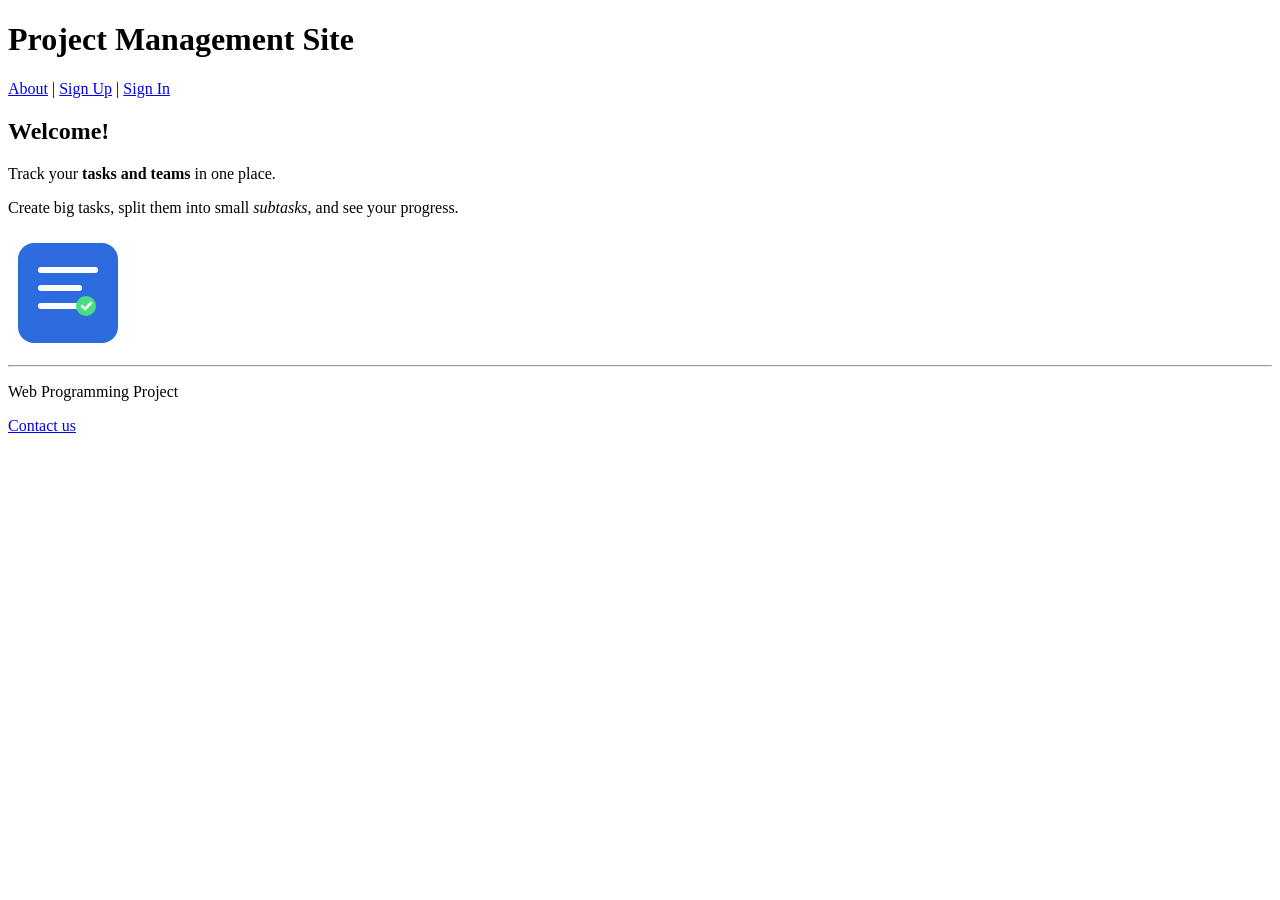
==== index.html @ acb67ced "fix: remove 'Section 3' label, empty My Teams list" ====
<!DOCTYPE html>
<html lang="en">
<head>
    <meta charset="UTF-8">
    <title>Project Management - Landing</title>
</head>
<body>
    <header>
        <h1>Project Management Site</h1>
        <nav>
            <a href="#intro">About</a> |
            <a href="signup.html">Sign Up</a> |
            <a href="signin.html">Sign In</a>
        </nav>
    </header>

    <main>
        <section id="intro">
            <h2>Welcome!</h2>
            <p>Track your <strong>tasks and teams</strong> in one place.</p>
            <p>Create big tasks, split them into small <em>subtasks</em>, and see your progress.</p>
            <svg width="120" height="120" viewBox="0 0 120 120" xmlns="http://www.w3.org/2000/svg" role="img" aria-label="Project management logo">
                <rect x="10" y="10" width="100" height="100" rx="16" fill="#2d6cdf"/>
                <rect x="30" y="34" width="60" height="6" rx="3" fill="#ffffff"/>
                <rect x="30" y="52" width="44" height="6" rx="3" fill="#ffffff"/>
                <rect x="30" y="70" width="52" height="6" rx="3" fill="#ffffff"/>
                <circle cx="78" cy="73" r="10" fill="#4ade80"/>
                <path d="M74 73 l3 3 l6 -6" stroke="#ffffff" stroke-width="2.5" fill="none" stroke-linecap="round" stroke-linejoin="round"/>
            </svg>
        </section>
    </main>

    <footer>
        <hr>
        <p>Web Programming Project</p>
        <p><a href="mailto:mugdad02@tutamail.com">Contact us</a></p>
    </footer>
</body>
</html>
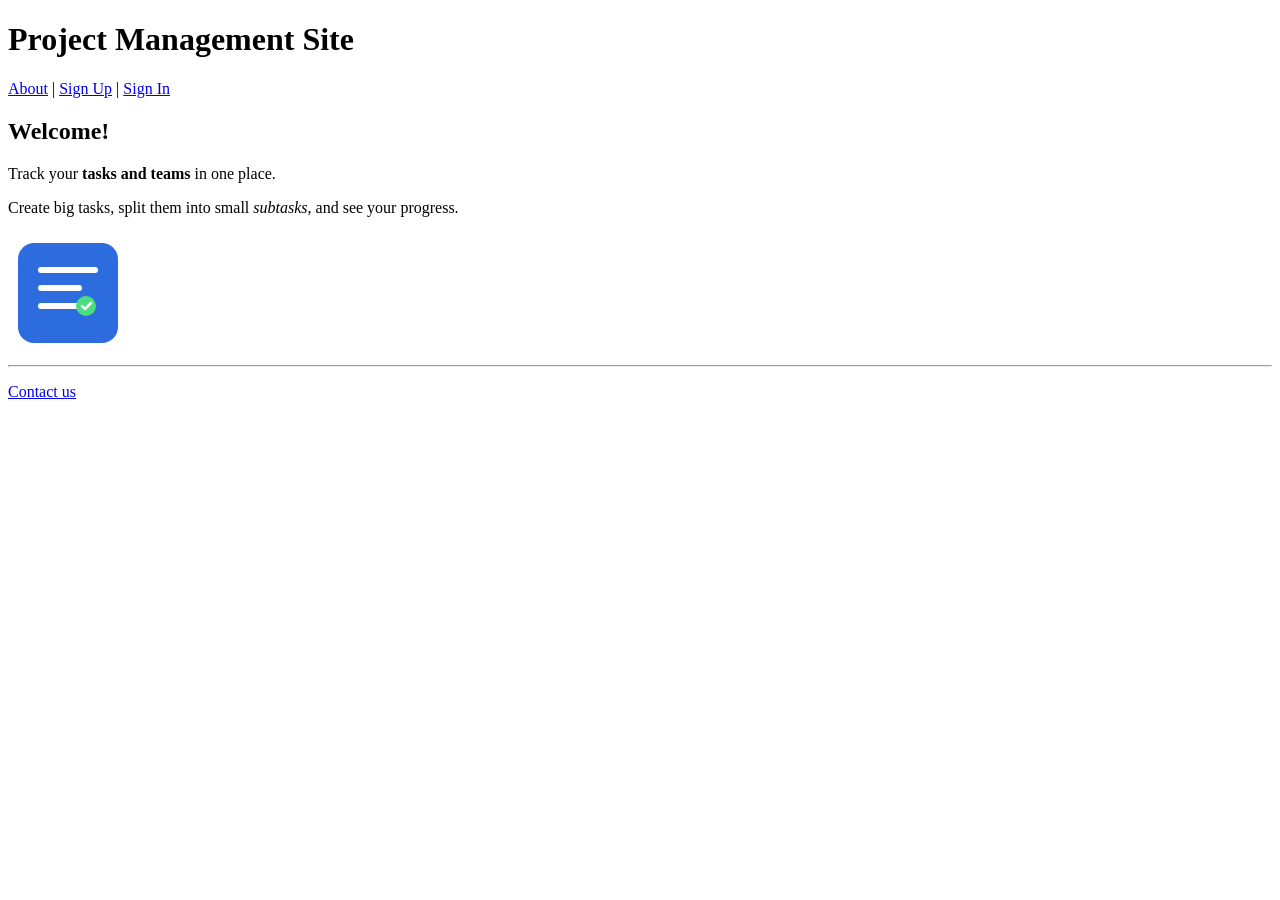
==== commit 2421368c: "fix: drop self Home link, dedupe My Home, remove footer project line" ====
--- a/index.html
+++ b/index.html
@@ -32,7 +32,6 @@
 
     <footer>
         <hr>
-        <p>Web Programming Project</p>
         <p><a href="mailto:mugdad02@tutamail.com">Contact us</a></p>
     </footer>
 </body>
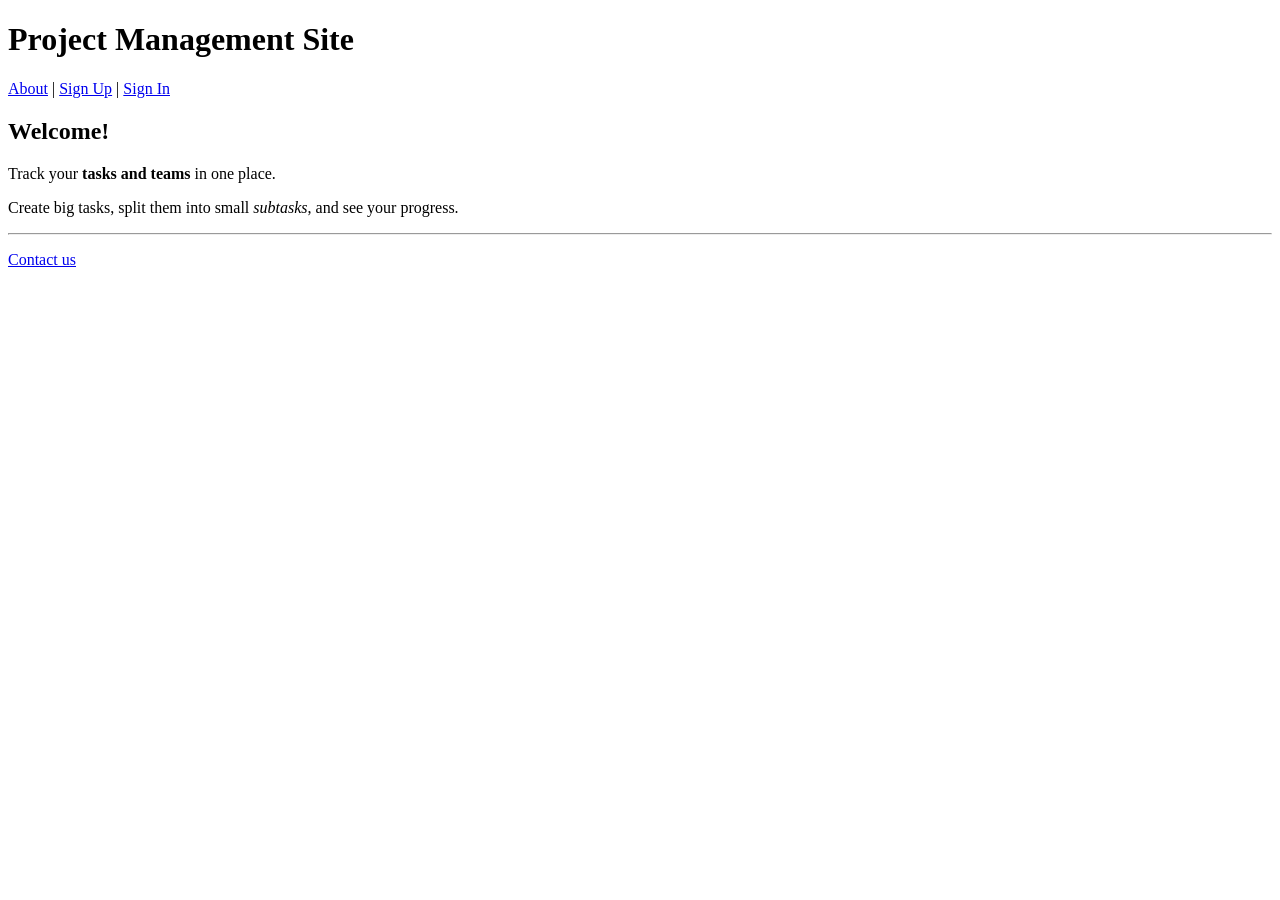
==== commit 11afe285: "clean: remove SVG graphics, keep plain lab1-5 HTML only (no CSS/JS/aria)" ====
--- a/index.html
+++ b/index.html
@@ -19,14 +19,6 @@
             <h2>Welcome!</h2>
             <p>Track your <strong>tasks and teams</strong> in one place.</p>
             <p>Create big tasks, split them into small <em>subtasks</em>, and see your progress.</p>
-            <svg width="120" height="120" viewBox="0 0 120 120" xmlns="http://www.w3.org/2000/svg" role="img" aria-label="Project management logo">
-                <rect x="10" y="10" width="100" height="100" rx="16" fill="#2d6cdf"/>
-                <rect x="30" y="34" width="60" height="6" rx="3" fill="#ffffff"/>
-                <rect x="30" y="52" width="44" height="6" rx="3" fill="#ffffff"/>
-                <rect x="30" y="70" width="52" height="6" rx="3" fill="#ffffff"/>
-                <circle cx="78" cy="73" r="10" fill="#4ade80"/>
-                <path d="M74 73 l3 3 l6 -6" stroke="#ffffff" stroke-width="2.5" fill="none" stroke-linecap="round" stroke-linejoin="round"/>
-            </svg>
         </section>
     </main>
 
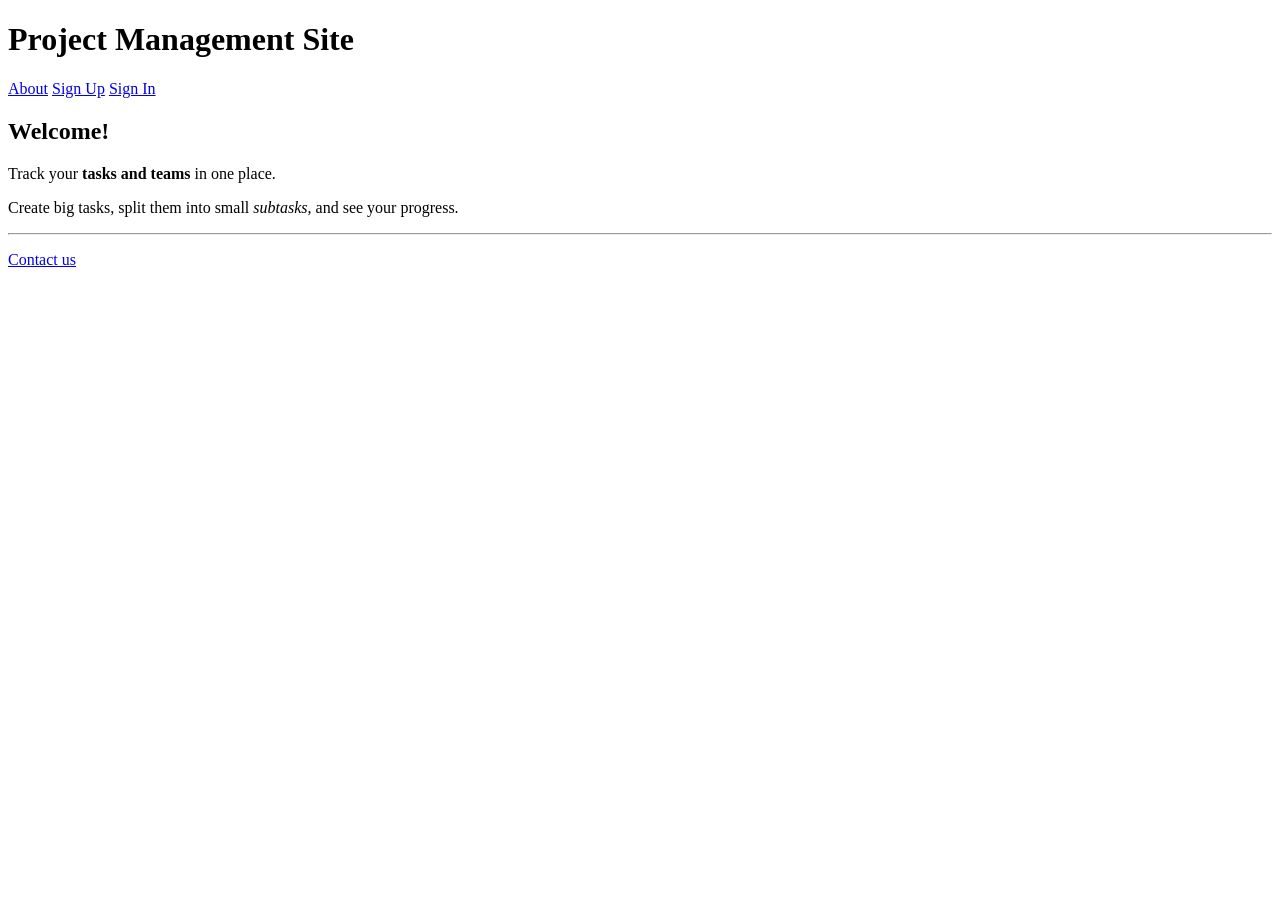
==== commit d9108e91: "clean: drop pipe separators, rename Home to Landing on signup/signin, remove No-account line" ====
--- a/index.html
+++ b/index.html
@@ -8,8 +8,8 @@
     <header>
         <h1>Project Management Site</h1>
         <nav>
-            <a href="#intro">About</a> |
-            <a href="signup.html">Sign Up</a> |
+            <a href="#intro">About</a>
+            <a href="signup.html">Sign Up</a>
             <a href="signin.html">Sign In</a>
         </nav>
     </header>
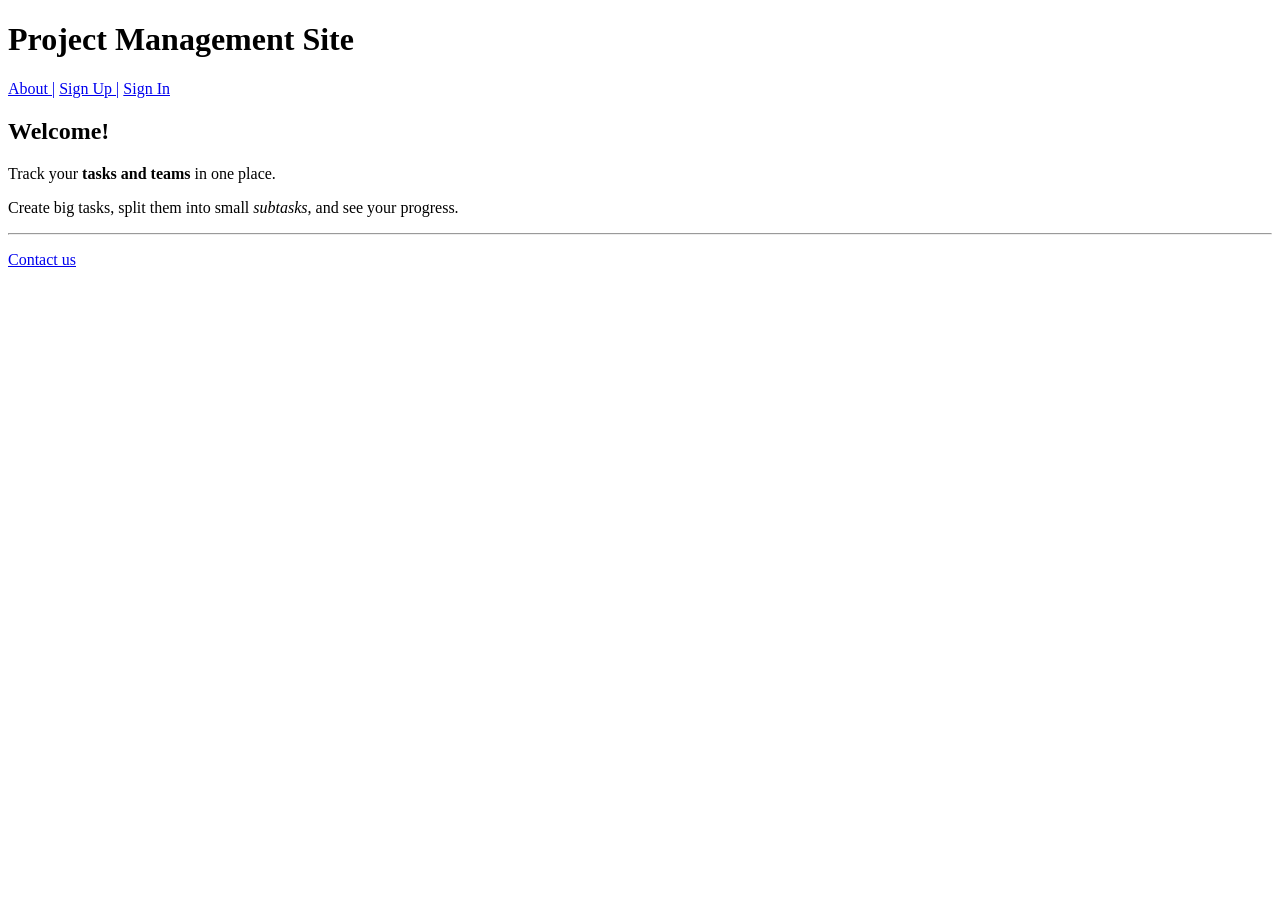
==== commit 7c91bf44: "ui: restore pipe separators in navs, add Chat button to dashboard" ====
--- a/index.html
+++ b/index.html
@@ -8,9 +8,9 @@
     <header>
         <h1>Project Management Site</h1>
         <nav>
-            <a href="#intro">About</a>
-            <a href="signup.html">Sign Up</a>
-            <a href="signin.html">Sign In</a>
+<a href="#intro">About |</a>
+<a href="signup.html">Sign Up |</a>
+<a href="signin.html">Sign In</a>
         </nav>
     </header>
 
@@ -27,4 +27,4 @@
         <p><a href="mailto:mugdad02@tutamail.com">Contact us</a></p>
     </footer>
 </body>
-</html>+</html>
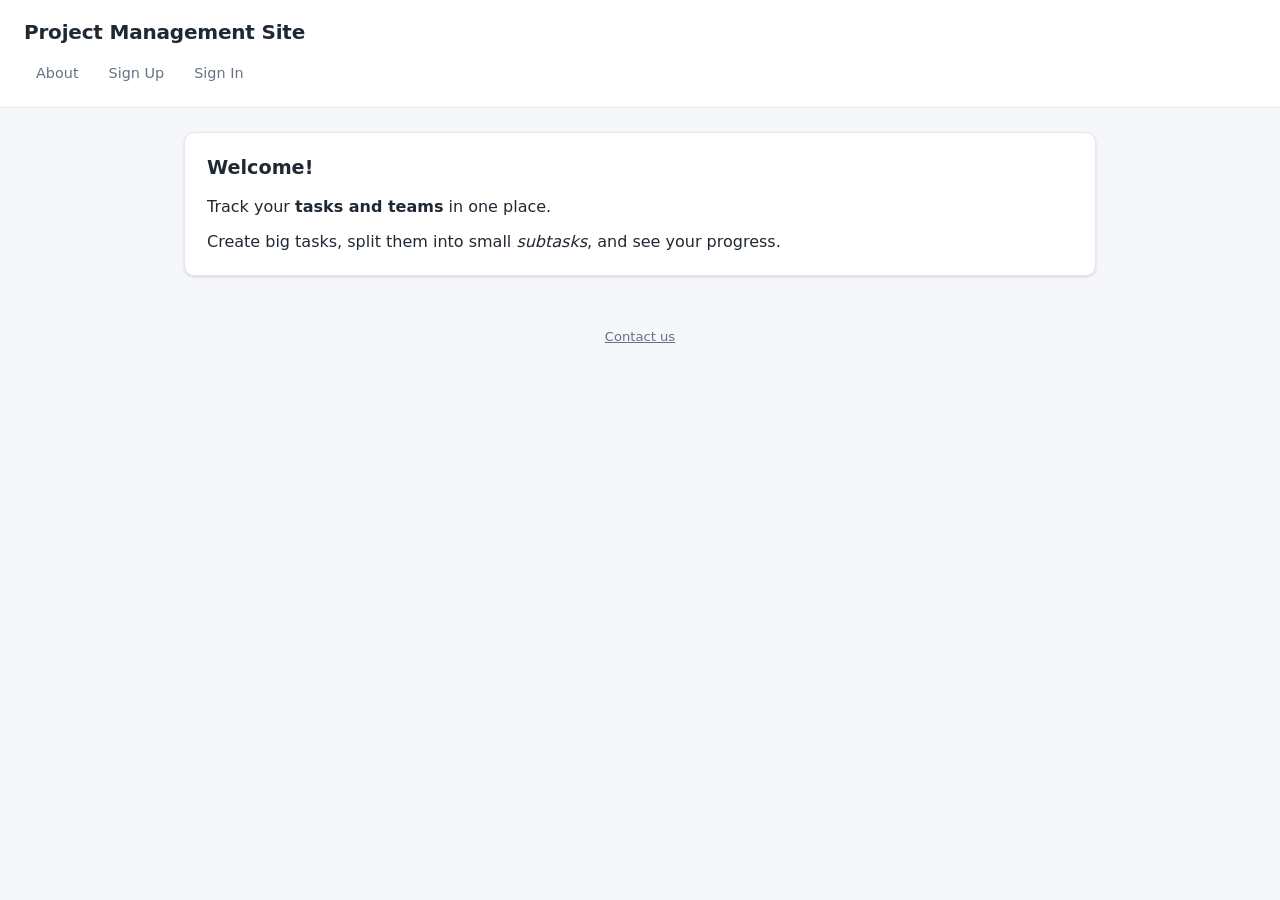
==== commit 6654f648: "feat: add shared stylesheet and vanilla js behaviours (M2+M3)" ====
--- a/index.html
+++ b/index.html
@@ -3,13 +3,15 @@
 <head>
     <meta charset="UTF-8">
     <title>Project Management - Landing</title>
+    <link rel="stylesheet" href="css/style.css">
+    <script src="js/app.js" defer></script>
 </head>
 <body>
     <header>
         <h1>Project Management Site</h1>
         <nav>
-<a href="#intro">About |</a>
-<a href="signup.html">Sign Up |</a>
+<a href="#intro">About</a>
+<a href="signup.html">Sign Up</a>
 <a href="signin.html">Sign In</a>
         </nav>
     </header>
--- a/css/style.css
+++ b/css/style.css
@@ -0,0 +1,448 @@
+/* Project Management Site — shared stylesheet
+   M2 (CSS) milestone. One file, no framework, no build step. */
+
+:root {
+    --bg: #f5f7fa;
+    --surface: #ffffff;
+    --text: #1f2933;
+    --muted: #667085;
+    --border: #e3e8ef;
+    --accent: #2563eb;
+    --accent-dark: #1d4ed8;
+    --accent-soft: #eaf0ff;
+    --ok: #15803d;
+    --ok-soft: #e7f6ec;
+    --warn: #b45309;
+    --warn-soft: #fdf3e3;
+    --danger: #b42318;
+    --radius: 10px;
+    --shadow: 0 1px 2px rgba(16, 24, 40, .06), 0 1px 3px rgba(16, 24, 40, .10);
+}
+
+* {
+    box-sizing: border-box;
+}
+
+html {
+    -webkit-text-size-adjust: 100%;
+}
+
+body {
+    margin: 0;
+    background: var(--bg);
+    color: var(--text);
+    font-family: system-ui, -apple-system, "Segoe UI", Roboto, Arial, sans-serif;
+    font-size: 16px;
+    line-height: 1.6;
+}
+
+/* ---------- header and navigation ---------- */
+
+header {
+    background: var(--surface);
+    border-bottom: 1px solid var(--border);
+    padding: 16px 24px;
+}
+
+header h1 {
+    margin: 0 0 8px;
+    font-size: 1.25rem;
+    letter-spacing: -.01em;
+}
+
+nav {
+    display: flex;
+    flex-wrap: wrap;
+    gap: 6px;
+}
+
+nav a {
+    display: inline-block;
+    padding: 6px 12px;
+    border-radius: 999px;
+    color: var(--muted);
+    text-decoration: none;
+    font-size: .9rem;
+    font-weight: 500;
+    transition: background .15s, color .15s;
+}
+
+nav a:hover {
+    background: var(--accent-soft);
+    color: var(--accent-dark);
+}
+
+nav a[aria-current="page"] {
+    background: var(--accent);
+    color: #fff;
+}
+
+/* ---------- page shell ---------- */
+
+main {
+    max-width: 960px;
+    margin: 0 auto;
+    padding: 24px;
+}
+
+section {
+    background: var(--surface);
+    border: 1px solid var(--border);
+    border-radius: var(--radius);
+    box-shadow: var(--shadow);
+    padding: 20px 22px;
+    margin-bottom: 18px;
+}
+
+h2 {
+    margin: 0 0 10px;
+    font-size: 1.2rem;
+}
+
+h3 {
+    margin: 0 0 10px;
+    font-size: 1rem;
+    color: var(--muted);
+    text-transform: uppercase;
+    letter-spacing: .04em;
+}
+
+p {
+    margin: 0 0 10px;
+}
+
+p:last-child,
+ul:last-child {
+    margin-bottom: 0;
+}
+
+/* section dividers are structural, the cards already separate content */
+hr {
+    display: none;
+}
+
+a {
+    color: var(--accent);
+}
+
+a:hover {
+    color: var(--accent-dark);
+}
+
+/* ---------- lists ---------- */
+
+ul {
+    margin: 0 0 10px;
+    padding-left: 20px;
+}
+
+li {
+    margin-bottom: 4px;
+}
+
+.notifications li,
+.quick-actions li {
+    list-style: none;
+    display: flex;
+    align-items: center;
+    justify-content: space-between;
+    gap: 12px;
+    padding: 8px 0;
+    border-bottom: 1px solid var(--border);
+}
+
+.notifications li:last-child,
+.quick-actions li:last-child {
+    border-bottom: 0;
+}
+
+.notifications li.is-read {
+    color: var(--muted);
+    text-decoration: line-through;
+}
+
+/* ---------- forms ---------- */
+
+fieldset {
+    border: 0;
+    padding: 0;
+    margin: 0 0 18px;
+}
+
+legend {
+    font-weight: 600;
+    font-size: .95rem;
+    padding: 0;
+    margin-bottom: 10px;
+}
+
+/* the mockup uses <br> for layout; the stylesheet owns spacing now */
+form br {
+    display: none;
+}
+
+form label {
+    display: block;
+    font-size: .875rem;
+    font-weight: 500;
+    color: var(--muted);
+    margin: 12px 0 4px;
+}
+
+input[type="text"],
+input[type="email"],
+input[type="password"],
+input[type="search"],
+select,
+textarea {
+    width: 100%;
+    padding: 10px 12px;
+    font: inherit;
+    font-size: .95rem;
+    color: var(--text);
+    background: #fff;
+    border: 1px solid var(--border);
+    border-radius: 8px;
+    transition: border-color .15s, box-shadow .15s;
+}
+
+input:focus,
+select:focus,
+textarea:focus {
+    outline: none;
+    border-color: var(--accent);
+    box-shadow: 0 0 0 3px rgba(37, 99, 235, .18);
+}
+
+input[type="submit"],
+input[type="reset"],
+button,
+.btn {
+    display: inline-block;
+    font: inherit;
+    font-size: .9rem;
+    font-weight: 600;
+    padding: 9px 18px;
+    margin: 12px 8px 0 0;
+    border-radius: 8px;
+    border: 1px solid transparent;
+    cursor: pointer;
+    text-decoration: none;
+    transition: background .15s, border-color .15s, color .15s;
+}
+
+input[type="submit"],
+button,
+.btn {
+    background: var(--accent);
+    color: #fff;
+}
+
+input[type="submit"]:hover,
+button:hover,
+.btn:hover {
+    background: var(--accent-dark);
+}
+
+input[type="reset"],
+.btn-secondary {
+    background: #fff;
+    color: var(--text);
+    border-color: var(--border);
+}
+
+input[type="reset"]:hover,
+.btn-secondary:hover {
+    background: #f2f4f7;
+}
+
+.btn-small {
+    padding: 4px 10px;
+    font-size: .78rem;
+    margin: 0;
+}
+
+/* inline validation messages */
+.field-error {
+    display: block;
+    margin-top: 4px;
+    font-size: .8rem;
+    color: var(--danger);
+}
+
+input.is-invalid,
+select.is-invalid {
+    border-color: var(--danger);
+}
+
+/* ---------- tables ---------- */
+
+.table-wrap {
+    overflow-x: auto;
+}
+
+table {
+    width: 100%;
+    border-collapse: collapse;
+    font-size: .9rem;
+}
+
+th,
+td {
+    text-align: left;
+    padding: 10px 12px;
+    border-bottom: 1px solid var(--border);
+    white-space: nowrap;
+}
+
+th {
+    font-size: .78rem;
+    text-transform: uppercase;
+    letter-spacing: .04em;
+    color: var(--muted);
+    background: #f9fafb;
+}
+
+tbody tr:hover {
+    background: #f9fafb;
+}
+
+/* progress bars drawn by js/app.js */
+.progress {
+    display: flex;
+    align-items: center;
+    gap: 8px;
+    min-width: 120px;
+}
+
+.progress-track {
+    flex: 1;
+    height: 8px;
+    background: #eef1f6;
+    border-radius: 999px;
+    overflow: hidden;
+}
+
+.progress-fill {
+    height: 100%;
+    width: 0;
+    background: var(--accent);
+    border-radius: 999px;
+    transition: width .4s ease;
+}
+
+.progress-fill.is-done {
+    background: var(--ok);
+}
+
+.progress-value {
+    font-size: .78rem;
+    color: var(--muted);
+    min-width: 34px;
+    text-align: right;
+}
+
+/* stat list on the dashboard */
+.stats {
+    display: grid;
+    grid-template-columns: repeat(auto-fit, minmax(150px, 1fr));
+    gap: 12px;
+    list-style: none;
+    padding: 0;
+    margin: 0;
+}
+
+.stats li {
+    background: #f9fafb;
+    border: 1px solid var(--border);
+    border-radius: 8px;
+    padding: 12px;
+    margin: 0;
+    font-size: .85rem;
+    color: var(--muted);
+}
+
+.stats strong {
+    display: block;
+    font-size: 1.4rem;
+    color: var(--text);
+}
+
+/* ---------- chat ---------- */
+
+.feed {
+    display: flex;
+    flex-direction: column;
+    gap: 10px;
+    min-height: 120px;
+}
+
+.message {
+    background: #f9fafb;
+    border: 1px solid var(--border);
+    border-radius: 8px;
+    padding: 8px 12px;
+    max-width: 80%;
+}
+
+.message .meta {
+    display: block;
+    font-size: .72rem;
+    color: var(--muted);
+    margin-bottom: 2px;
+}
+
+.message.is-mine {
+    align-self: flex-end;
+    background: var(--accent-soft);
+    border-color: #c7d7ff;
+}
+
+.empty {
+    color: var(--muted);
+    font-style: italic;
+}
+
+/* ---------- footer ---------- */
+
+footer {
+    max-width: 960px;
+    margin: 0 auto;
+    padding: 8px 24px 32px;
+    color: var(--muted);
+    font-size: .82rem;
+    text-align: center;
+}
+
+footer hr {
+    display: none;
+}
+
+footer a {
+    color: var(--muted);
+}
+
+/* ---------- small screens ---------- */
+
+@media (max-width: 640px) {
+    header {
+        padding: 14px 16px;
+    }
+
+    main {
+        padding: 16px;
+    }
+
+    section {
+        padding: 16px;
+        border-radius: 8px;
+    }
+
+    nav a {
+        padding: 5px 10px;
+    }
+
+    .message {
+        max-width: 100%;
+    }
+}
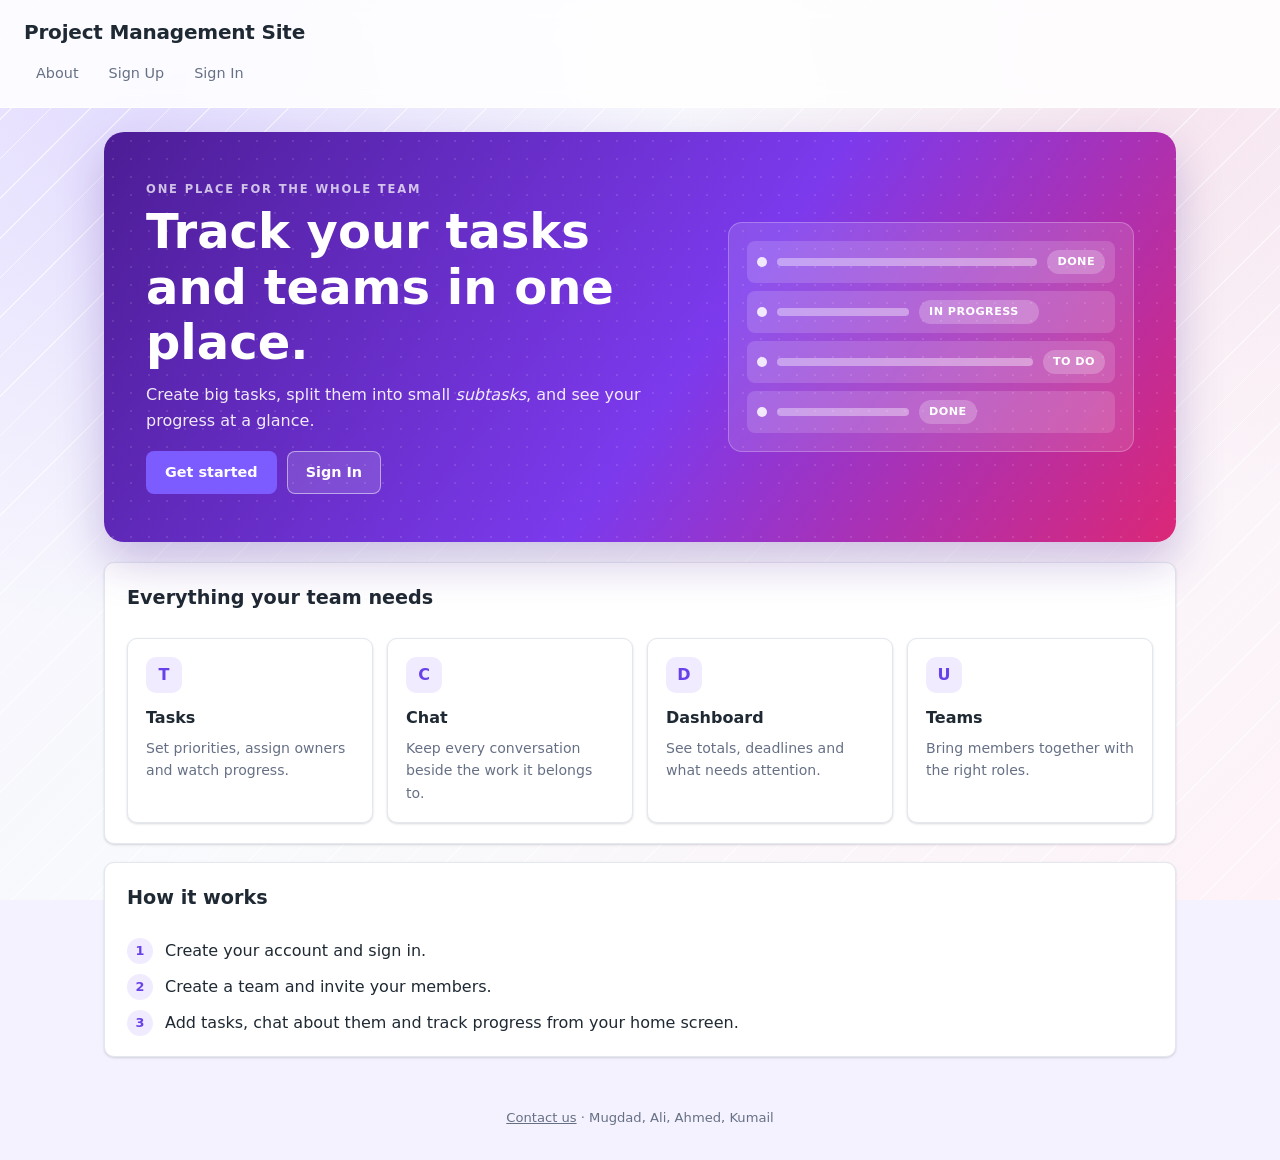
==== commit 7afc6a7f: "style: redesign landing and profile pages" ====
--- a/index.html
+++ b/index.html
@@ -2,31 +2,83 @@
 <html lang="en">
 <head>
     <meta charset="UTF-8">
+    <meta name="viewport" content="width=device-width, initial-scale=1">
     <title>Project Management - Landing</title>
     <link rel="stylesheet" href="css/style.css">
     <script src="js/app.js" defer></script>
 </head>
-<body>
+<body class="landing-page">
     <header>
         <h1>Project Management Site</h1>
         <nav>
-<a href="#intro">About</a>
-<a href="signup.html">Sign Up</a>
-<a href="signin.html">Sign In</a>
+            <a href="#intro">About</a>
+            <a href="signup.html">Sign Up</a>
+            <a href="signin.html">Sign In</a>
         </nav>
     </header>
 
-    <main>
-        <section id="intro">
-            <h2>Welcome!</h2>
-            <p>Track your <strong>tasks and teams</strong> in one place.</p>
-            <p>Create big tasks, split them into small <em>subtasks</em>, and see your progress.</p>
+    <main class="landing-main">
+        <section class="landing-hero" id="intro">
+            <div class="landing-copy">
+                <p class="eyebrow">One place for the whole team</p>
+                <h2>Track your tasks and teams in one place.</h2>
+                <p>Create big tasks, split them into small <em>subtasks</em>, and see your progress at a glance.</p>
+                <div class="landing-actions">
+                    <a class="btn" href="signup.html">Get started</a>
+                    <a class="btn btn-secondary" href="signin.html">Sign In</a>
+                </div>
+            </div>
+
+            <div class="landing-preview" aria-hidden="true">
+                <div class="preview-row"><span class="preview-dot"></span><span class="preview-bar"></span><span class="status done">Done</span></div>
+                <div class="preview-row"><span class="preview-dot"></span><span class="preview-bar short"></span><span class="status progress">In progress</span></div>
+                <div class="preview-row"><span class="preview-dot"></span><span class="preview-bar"></span><span class="status todo">To do</span></div>
+                <div class="preview-row"><span class="preview-dot"></span><span class="preview-bar short"></span><span class="status done">Done</span></div>
+            </div>
+        </section>
+
+        <section aria-labelledby="features-heading">
+            <div class="card-head">
+                <h2 id="features-heading">Everything your team needs</h2>
+            </div>
+            <ul class="feature-grid">
+                <li>
+                    <span class="feature-icon">T</span>
+                    <strong>Tasks</strong>
+                    <p>Set priorities, assign owners and watch progress.</p>
+                </li>
+                <li>
+                    <span class="feature-icon">C</span>
+                    <strong>Chat</strong>
+                    <p>Keep every conversation beside the work it belongs to.</p>
+                </li>
+                <li>
+                    <span class="feature-icon">D</span>
+                    <strong>Dashboard</strong>
+                    <p>See totals, deadlines and what needs attention.</p>
+                </li>
+                <li>
+                    <span class="feature-icon">U</span>
+                    <strong>Teams</strong>
+                    <p>Bring members together with the right roles.</p>
+                </li>
+            </ul>
+        </section>
+
+        <section aria-labelledby="steps-heading">
+            <div class="card-head">
+                <h2 id="steps-heading">How it works</h2>
+            </div>
+            <ol class="steps">
+                <li>Create your account and sign in.</li>
+                <li>Create a team and invite your members.</li>
+                <li>Add tasks, chat about them and track progress from your home screen.</li>
+            </ol>
         </section>
     </main>
 
     <footer>
-        <hr>
-        <p><a href="mailto:mugdad02@tutamail.com">Contact us</a></p>
+        <p><a href="mailto:mugdad02@tutamail.com">Contact us</a> &middot; Mugdad, Ali, Ahmed, Kumail</p>
     </footer>
 </body>
 </html>
--- a/css/style.css
+++ b/css/style.css
@@ -7,9 +7,9 @@
     --text: #1f2933;
     --muted: #667085;
     --border: #e3e8ef;
-    --accent: #2563eb;
-    --accent-dark: #1d4ed8;
-    --accent-soft: #eaf0ff;
+    --accent: #7c5cff;
+    --accent-dark: #6841e8;
+    --accent-soft: #f0ebff;
     --ok: #15803d;
     --ok-soft: #e7f6ec;
     --warn: #b45309;
@@ -156,9 +156,27 @@
     border-bottom: 0;
 }
 
+.notifications li {
+    cursor: pointer;
+}
+
+.notifications li:hover {
+    color: var(--accent-dark);
+}
+
 .notifications li.is-read {
-    color: var(--muted);
-    text-decoration: line-through;
+    opacity: .5;
+    color: var(--muted);
+}
+
+.notifications li.is-read:hover {
+    opacity: .75;
+}
+
+.notifications li:focus-visible {
+    outline: 2px solid var(--accent);
+    outline-offset: 2px;
+    border-radius: 6px;
 }
 
 /* ---------- forms ---------- */
@@ -342,8 +360,9 @@
     text-align: right;
 }
 
-/* stat list on the dashboard */
-.stats {
+/* stat lists on the dashboard and profile */
+.stats,
+.profile-stats {
     display: grid;
     grid-template-columns: repeat(auto-fit, minmax(150px, 1fr));
     gap: 12px;
@@ -352,7 +371,8 @@
     margin: 0;
 }
 
-.stats li {
+.stats li,
+.profile-stats li {
     background: #f9fafb;
     border: 1px solid var(--border);
     border-radius: 8px;
@@ -362,7 +382,8 @@
     color: var(--muted);
 }
 
-.stats strong {
+.stats strong,
+.profile-stats strong {
     display: block;
     font-size: 1.4rem;
     color: var(--text);
@@ -375,9 +396,13 @@
     flex-direction: column;
     gap: 10px;
     min-height: 120px;
+    max-height: 340px;
+    overflow-y: auto;
+    padding-right: 4px;
 }
 
 .message {
+    flex: 0 0 auto;
     background: #f9fafb;
     border: 1px solid var(--border);
     border-radius: 8px;
@@ -395,7 +420,7 @@
 .message.is-mine {
     align-self: flex-end;
     background: var(--accent-soft);
-    border-color: #c7d7ff;
+    border-color: #d9c9ff;
 }
 
 .empty {
@@ -446,3 +471,1047 @@
         max-width: 100%;
     }
 }
+
+/* ---------- home: backgrounds and dashboard-on-home layout ---------- */
+
+body.home-page {
+    background-color: #f5f8ff;
+    background-image:
+        repeating-linear-gradient(135deg, rgba(255, 255, 255, .55) 0 1px, transparent 1px 26px),
+        radial-gradient(circle at 10% 12%, rgba(124, 92, 255, .16), transparent 34rem),
+        radial-gradient(circle at 92% 4%, rgba(219, 39, 119, .10), transparent 30rem),
+        linear-gradient(135deg, #f6f3ff 0%, #f8fafc 45%, #fdf2f8 100%);
+    background-attachment: fixed;
+}
+
+body.home-page header {
+    position: sticky;
+    top: 0;
+    z-index: 10;
+    background: rgba(255, 255, 255, .86);
+    backdrop-filter: blur(10px);
+    border-bottom-color: rgba(255, 255, 255, .8);
+}
+
+.role-badge {
+    display: inline-block;
+    margin-left: 8px;
+    padding: 2px 10px;
+    border-radius: 999px;
+    background: var(--accent-soft);
+    color: var(--accent-dark);
+    font-size: .7rem;
+    font-weight: 700;
+    text-transform: uppercase;
+    letter-spacing: .06em;
+    vertical-align: middle;
+}
+
+.home-main {
+    max-width: 1200px;
+}
+
+.hero {
+    position: relative;
+    overflow: hidden;
+    padding: 34px 36px;
+    margin-bottom: 20px;
+    border: 0;
+    border-radius: 18px;
+    color: #fff;
+    background: linear-gradient(120deg, #4c1d95 0%, #7c3aed 55%, #db2777 100%);
+    box-shadow: 0 18px 40px rgba(76, 29, 149, .24);
+}
+
+.hero::after {
+    content: "";
+    position: absolute;
+    inset: 0;
+    background-image: radial-gradient(rgba(255, 255, 255, .28) 1px, transparent 1px);
+    background-size: 18px 18px;
+    opacity: .4;
+    pointer-events: none;
+}
+
+.hero > * {
+    position: relative;
+    z-index: 1;
+}
+
+.hero h2 {
+    margin: 4px 0 8px;
+    font-size: clamp(1.6rem, 4vw, 2.3rem);
+}
+
+.hero p {
+    max-width: 62ch;
+    color: rgba(255, 255, 255, .9);
+}
+
+.eyebrow {
+    margin: 0;
+    font-size: .72rem;
+    font-weight: 700;
+    text-transform: uppercase;
+    letter-spacing: .16em;
+    opacity: .8;
+}
+
+.hero .btn-secondary {
+    background: rgba(255, 255, 255, .14);
+    border-color: rgba(255, 255, 255, .5);
+    color: #fff;
+}
+
+.hero .btn-secondary:hover {
+    background: rgba(255, 255, 255, .26);
+}
+
+.home-grid {
+    display: grid;
+    grid-template-columns: minmax(0, 1.55fr) minmax(300px, 1fr);
+    gap: 20px;
+    align-items: start;
+}
+
+.home-col {
+    display: flex;
+    flex-direction: column;
+    gap: 20px;
+}
+
+.home-grid section {
+    margin-bottom: 0;
+}
+
+.card-head {
+    display: flex;
+    align-items: center;
+    justify-content: space-between;
+    flex-wrap: wrap;
+    gap: 10px;
+    margin-bottom: 14px;
+}
+
+.card-head h3 {
+    margin: 0;
+}
+
+.card-head > a {
+    font-size: .82rem;
+    font-weight: 600;
+    text-decoration: none;
+}
+
+.updates-actions {
+    margin-top: 18px;
+    padding-top: 14px;
+    border-top: 1px solid var(--border);
+}
+
+.chat-form {
+    display: flex;
+    gap: 8px;
+    margin-top: 14px;
+}
+
+.chat-form input {
+    flex: 1 1 auto;
+    min-width: 0;
+}
+
+.chat-form button {
+    flex: 0 0 auto;
+    margin: 0;
+}
+
+.sr-only {
+    position: absolute;
+    width: 1px;
+    height: 1px;
+    padding: 0;
+    margin: -1px;
+    overflow: hidden;
+    clip: rect(0, 0, 0, 0);
+    white-space: nowrap;
+    border: 0;
+}
+
+.role-switch {
+    display: inline-flex;
+    gap: 2px;
+    padding: 3px;
+    border-radius: 999px;
+    background: #eef1f6;
+}
+
+.role-btn {
+    margin: 0;
+    padding: 4px 12px;
+    border: 0;
+    border-radius: 999px;
+    background: transparent;
+    color: var(--muted);
+    font-size: .78rem;
+    font-weight: 600;
+}
+
+.role-btn:hover {
+    background: rgba(255, 255, 255, .7);
+    color: var(--accent-dark);
+}
+
+.role-btn.is-active {
+    background: #fff;
+    color: var(--accent-dark);
+    box-shadow: var(--shadow);
+}
+
+.demo-note {
+    margin: -4px 0 14px;
+    font-size: .78rem;
+    color: var(--muted);
+}
+
+.locked-note {
+    padding: 10px 12px;
+    border-radius: 8px;
+    background: var(--warn-soft);
+    color: var(--warn);
+    font-size: .85rem;
+}
+
+.inline-note {
+    margin: 10px 0 0;
+    font-size: .82rem;
+    color: var(--ok);
+}
+
+.member-list {
+    list-style: none;
+    padding: 0;
+    margin: 14px 0 0;
+}
+
+.member-list li {
+    display: flex;
+    align-items: center;
+    justify-content: space-between;
+    gap: 10px;
+    margin: 0;
+    padding: 8px 0;
+    border-bottom: 1px solid var(--border);
+}
+
+.member-list li:last-child {
+    border-bottom: 0;
+}
+
+.tag {
+    padding: 2px 9px;
+    border-radius: 999px;
+    background: var(--accent-soft);
+    color: var(--accent-dark);
+    font-size: .7rem;
+    font-weight: 700;
+    text-transform: uppercase;
+    letter-spacing: .05em;
+}
+
+.tag.owner {
+    background: #f3e8ff;
+    color: #7e22ce;
+}
+
+[hidden] {
+    display: none !important;
+}
+
+@media (max-width: 900px) {
+    .home-grid {
+        grid-template-columns: 1fr;
+    }
+}
+
+@media (max-width: 640px) {
+    .hero {
+        padding: 24px 20px;
+        border-radius: 12px;
+    }
+
+    .home-grid,
+    .home-col {
+        gap: 14px;
+    }
+
+    .chat-form {
+        flex-wrap: wrap;
+    }
+
+    .chat-form button {
+        width: 100%;
+    }
+}
+
+/* ---------- settings: theme switch ---------- */
+
+.settings-card {
+    max-width: 640px;
+}
+
+.settings-card > p {
+    color: var(--muted);
+}
+
+.theme-switch {
+    display: inline-flex;
+    gap: 6px;
+    padding: 5px;
+    margin: 6px 0 14px;
+    border-radius: 12px;
+    background: #eef1f6;
+}
+
+.theme-btn {
+    margin: 0;
+    padding: 9px 20px;
+    border: 1px solid transparent;
+    border-radius: 8px;
+    background: transparent;
+    color: var(--muted);
+    font-size: .9rem;
+    font-weight: 600;
+}
+
+.theme-btn:hover {
+    background: rgba(255, 255, 255, .7);
+    color: var(--accent-dark);
+}
+
+.theme-btn.is-active {
+    background: var(--surface);
+    border-color: var(--border);
+    color: var(--accent-dark);
+    box-shadow: var(--shadow);
+}
+
+/* ---------- dark theme: reuse the same tokens ---------- */
+
+body[data-theme="dark"] {
+    --bg: #0b1220;
+    --surface: #141d2e;
+    --text: #e6edf7;
+    --muted: #9aa8bd;
+    --border: #27334a;
+    --accent: #a78bfa;
+    --accent-dark: #c4b5fd;
+    --accent-soft: #2a2150;
+    --ok: #4ade80;
+    --ok-soft: #14301f;
+    --warn: #fbbf24;
+    --warn-soft: #35280d;
+    --danger: #f87171;
+    --shadow: 0 1px 2px rgba(0, 0, 0, .3), 0 8px 24px rgba(0, 0, 0, .18);
+}
+
+body[data-theme="dark"] input[type="text"],
+body[data-theme="dark"] input[type="email"],
+body[data-theme="dark"] input[type="password"],
+body[data-theme="dark"] input[type="search"],
+body[data-theme="dark"] select,
+body[data-theme="dark"] textarea {
+    background: #111c2e;
+    border-color: #2a3852;
+    color: var(--text);
+}
+
+body[data-theme="dark"] input[type="reset"],
+body[data-theme="dark"] .btn-secondary {
+    background: #1b273b;
+    color: var(--text);
+    border-color: #2a3852;
+}
+
+body[data-theme="dark"] input[type="reset"]:hover,
+body[data-theme="dark"] .btn-secondary:hover {
+    background: #24324a;
+}
+
+body[data-theme="dark"] table th,
+body[data-theme="dark"] tbody tr:hover,
+body[data-theme="dark"] .stats li,
+body[data-theme="dark"] .profile-stats li,
+body[data-theme="dark"] .message {
+    background: #1a2539;
+}
+
+body[data-theme="dark"] .progress-track,
+body[data-theme="dark"] .role-switch,
+body[data-theme="dark"] .theme-switch {
+    background: #1f2b40;
+}
+
+body[data-theme="dark"] .message.is-mine {
+    background: #172b4d;
+    border-color: #4c3d7a;
+}
+
+body[data-theme="dark"] .role-btn.is-active,
+body[data-theme="dark"] .theme-btn.is-active,
+body[data-theme="dark"] .role-btn:hover,
+body[data-theme="dark"] .theme-btn:hover {
+    background: #26344a;
+    color: #dbeafe;
+}
+
+body[data-theme="dark"] .tag.owner {
+    background: #34264d;
+    color: #e9d5ff;
+}
+
+body[data-theme="dark"] .hero {
+    background: linear-gradient(120deg, #2e1065 0%, #6d28d9 55%, #9d174d 100%);
+}
+
+body[data-theme="dark"].home-page {
+    background-color: #0b1220;
+    background-image:
+        repeating-linear-gradient(135deg, rgba(255, 255, 255, .03) 0 1px, transparent 1px 26px),
+        radial-gradient(circle at 10% 12%, rgba(167, 139, 250, .16), transparent 34rem),
+        radial-gradient(circle at 92% 4%, rgba(219, 39, 119, .10), transparent 30rem),
+        linear-gradient(135deg, #0b1220 0%, #141026 45%, #1c1020 100%);
+}
+
+body[data-theme="dark"].home-page header {
+    background: rgba(20, 29, 46, .88);
+    border-bottom-color: rgba(255, 255, 255, .08);
+}
+
+/* ---------- workspace shell: sidebar + topbar ---------- */
+
+.app-shell {
+    display: flex;
+    min-height: 100vh;
+}
+
+.sidebar {
+    flex: 0 0 240px;
+    width: 240px;
+    display: flex;
+    flex-direction: column;
+    gap: 18px;
+    padding: 20px 14px;
+    background: linear-gradient(180deg, #241547 0%, #150e29 100%);
+    color: #efe9ff;
+}
+
+.workspace {
+    display: flex;
+    align-items: center;
+    gap: 10px;
+    padding: 8px;
+    border-radius: 10px;
+    background: rgba(255, 255, 255, .07);
+}
+
+.workspace-mark {
+    flex: 0 0 auto;
+    display: grid;
+    place-items: center;
+    width: 36px;
+    height: 36px;
+    border-radius: 9px;
+    background: linear-gradient(135deg, #8b5cf6, #ec4899);
+    color: #fff;
+    font-size: .85rem;
+    font-weight: 800;
+}
+
+.workspace-name {
+    min-width: 0;
+    font-size: .9rem;
+    font-weight: 700;
+    line-height: 1.2;
+}
+
+.workspace-name small {
+    display: block;
+    font-size: .72rem;
+    font-weight: 500;
+    color: #b9a8dd;
+}
+
+.side-nav {
+    display: flex;
+    flex-direction: column;
+    gap: 4px;
+}
+
+.side-nav a {
+    display: flex;
+    align-items: center;
+    gap: 10px;
+    padding: 9px 12px;
+    border-radius: 8px;
+    color: #cbbde9;
+    font-size: .9rem;
+    font-weight: 500;
+    text-decoration: none;
+}
+
+.side-nav a::before {
+    content: "";
+    flex: 0 0 auto;
+    width: 9px;
+    height: 9px;
+    border: 2px solid currentColor;
+    border-radius: 3px;
+    opacity: .75;
+}
+
+.side-nav a:hover {
+    background: rgba(255, 255, 255, .08);
+    color: #fff;
+}
+
+.side-nav a[aria-current="page"] {
+    background: linear-gradient(90deg, #7c5cff, #a855f7);
+    color: #fff;
+    box-shadow: 0 6px 16px rgba(124, 92, 255, .35);
+}
+
+.sidebar-foot {
+    margin-top: auto;
+}
+
+.sidebar-foot a {
+    padding: 8px 12px;
+    border-radius: 8px;
+    color: #b9a8dd;
+    font-size: .85rem;
+    text-decoration: none;
+}
+
+.sidebar-foot a:hover {
+    background: rgba(255, 255, 255, .08);
+    color: #fff;
+}
+
+.app-body {
+    flex: 1 1 auto;
+    min-width: 0;
+}
+
+.topbar {
+    position: sticky;
+    top: 0;
+    z-index: 10;
+    display: flex;
+    align-items: center;
+    justify-content: space-between;
+    flex-wrap: wrap;
+    gap: 12px;
+    padding: 14px 26px;
+}
+
+.topbar h1 {
+    margin: 0;
+    font-size: 1rem;
+}
+
+.topbar-actions {
+    display: flex;
+    align-items: center;
+    gap: 12px;
+}
+
+input.search-pill {
+    width: 190px;
+    padding: 7px 14px;
+    border: 1px solid var(--border);
+    border-radius: 999px;
+    background: var(--surface);
+    color: var(--text);
+    font-size: .85rem;
+}
+
+input.search-pill::placeholder {
+    color: var(--muted);
+}
+
+.topbar .btn-small {
+    margin: 0;
+}
+
+.avatar-menu {
+    position: relative;
+}
+
+.avatar {
+    display: grid;
+    place-items: center;
+    width: 34px;
+    height: 34px;
+    padding: 0;
+    margin: 0;
+    border: 0;
+    border-radius: 50%;
+    background: linear-gradient(135deg, #8b5cf6, #ec4899);
+    color: #fff;
+    font-size: .85rem;
+    font-weight: 700;
+    text-decoration: none;
+}
+
+.avatar:hover,
+.avatar:focus-visible {
+    background: linear-gradient(135deg, #9b6dff, #f062a8);
+}
+
+.avatar-dropdown {
+    position: absolute;
+    top: calc(100% + 8px);
+    right: 0;
+    z-index: 20;
+    min-width: 150px;
+    padding: 6px;
+    border: 1px solid var(--border);
+    border-radius: 10px;
+    background: var(--surface);
+    box-shadow: var(--shadow);
+}
+
+.avatar-dropdown a {
+    display: block;
+    padding: 8px 10px;
+    border-radius: 7px;
+    color: var(--text);
+    font-size: .88rem;
+    text-decoration: none;
+}
+
+.avatar-dropdown a:hover {
+    background: var(--accent-soft);
+    color: var(--accent-dark);
+}
+
+/* compact priority list with status pills */
+
+.task-cards {
+    list-style: none;
+    padding: 0;
+    margin: 0;
+}
+
+.task-card {
+    display: flex;
+    align-items: center;
+    flex-wrap: wrap;
+    gap: 10px 12px;
+    margin: 0;
+    padding: 11px 0;
+    border-bottom: 1px solid var(--border);
+}
+
+.task-card:last-child {
+    border-bottom: 0;
+}
+
+.task-check {
+    flex: 0 0 auto;
+    width: 18px;
+    height: 18px;
+    border: 2px solid var(--border);
+    border-radius: 50%;
+}
+
+.task-card.is-complete .task-check {
+    position: relative;
+    border-color: var(--ok);
+    background: var(--ok);
+}
+
+.task-card.is-complete .task-check::after {
+    content: "\2713";
+    position: absolute;
+    inset: 0;
+    color: #fff;
+    font-size: 11px;
+    line-height: 14px;
+    text-align: center;
+}
+
+.task-card > div {
+    flex: 1 1 180px;
+    min-width: 0;
+}
+
+.task-card strong {
+    display: block;
+    font-size: .9rem;
+}
+
+.task-card small {
+    display: block;
+    font-size: .75rem;
+    color: var(--muted);
+}
+
+.status,
+.priority {
+    display: inline-flex;
+    align-items: center;
+    padding: 3px 10px;
+    border-radius: 999px;
+    font-size: .7rem;
+    font-weight: 800;
+    letter-spacing: .04em;
+    text-transform: uppercase;
+    white-space: nowrap;
+}
+
+.status.todo { background: #eef1f6; color: #667085; }
+.status.progress { background: #fef0cf; color: #b45309; }
+.status.done { background: var(--ok-soft); color: var(--ok); }
+.priority.high { background: #ffe4e6; color: #be123c; }
+.priority.medium { background: #fef3c7; color: #b45309; }
+.priority.low { background: #e0f2fe; color: #0369a1; }
+
+.date-chip {
+    display: inline-block;
+    padding: 4px 11px;
+    border-radius: 999px;
+    background: rgba(255, 255, 255, .16);
+    font-size: .75rem;
+    font-weight: 600;
+}
+
+/* chat page: members panel beside the room */
+
+.chat-layout {
+    display: grid;
+    grid-template-columns: minmax(200px, 260px) minmax(0, 1fr);
+    gap: 20px;
+    align-items: start;
+}
+
+.chat-sidebar,
+.chat-room {
+    margin-bottom: 0;
+}
+
+.chat-sidebar .card-head {
+    margin-bottom: 6px;
+}
+
+.channel-head {
+    margin-top: 20px;
+    padding-top: 16px;
+    border-top: 1px solid var(--border);
+}
+
+.channel-list {
+    list-style: none;
+    padding: 0;
+    margin: 0;
+}
+
+.channel-list li {
+    margin: 0;
+}
+
+.channel-list a {
+    display: block;
+    padding: 7px 10px;
+    border-radius: 8px;
+    color: var(--muted);
+    font-size: .9rem;
+    text-decoration: none;
+}
+
+.channel-list a:hover {
+    background: var(--accent-soft);
+    color: var(--accent-dark);
+}
+
+.channel-list a.is-active {
+    background: var(--accent-soft);
+    color: var(--accent-dark);
+    font-weight: 600;
+}
+
+.chat-room .feed {
+    min-height: 320px;
+    max-height: 480px;
+}
+
+body[data-theme="dark"] .status.todo { background: #263349; color: #b6c2d6; }
+body[data-theme="dark"] .status.progress { background: #3b2f16; color: #fcd34d; }
+body[data-theme="dark"] .status.done { background: #14301f; color: #4ade80; }
+body[data-theme="dark"] .priority.high { background: #461c2b; color: #fda4af; }
+body[data-theme="dark"] .priority.medium { background: #3b2f16; color: #fcd34d; }
+body[data-theme="dark"] .priority.low { background: #123044; color: #7dd3fc; }
+
+@media (max-width: 900px) {
+    .app-shell {
+        display: block;
+    }
+
+    .sidebar {
+        width: auto;
+        flex-direction: row;
+        align-items: center;
+        gap: 12px;
+        padding: 12px 16px;
+        overflow-x: auto;
+    }
+
+    .workspace-name small {
+        display: none;
+    }
+
+    .side-nav {
+        flex-direction: row;
+    }
+
+    .sidebar-foot {
+        margin-top: 0;
+    }
+
+    .chat-layout {
+        grid-template-columns: 1fr;
+    }
+}
+
+/* ---------- landing page ---------- */
+
+body.landing-page {
+    background-color: #f5f2ff;
+    background-image:
+        repeating-linear-gradient(135deg, rgba(255, 255, 255, .6) 0 1px, transparent 1px 28px),
+        radial-gradient(circle at 12% 10%, rgba(124, 92, 255, .16), transparent 34rem),
+        radial-gradient(circle at 90% 6%, rgba(219, 39, 119, .10), transparent 30rem),
+        linear-gradient(135deg, #f6f3ff 0%, #f8fafc 50%, #fdf2f8 100%);
+    background-attachment: fixed;
+}
+
+body.landing-page header {
+    position: sticky;
+    top: 0;
+    z-index: 10;
+    background: rgba(255, 255, 255, .86);
+    backdrop-filter: blur(10px);
+    border-bottom-color: rgba(255, 255, 255, .8);
+}
+
+.landing-main {
+    max-width: 1120px;
+}
+
+.landing-hero {
+    position: relative;
+    overflow: hidden;
+    display: grid;
+    grid-template-columns: minmax(0, 1.15fr) minmax(260px, .85fr);
+    gap: 32px;
+    align-items: center;
+    padding: 48px 42px;
+    margin-bottom: 20px;
+    border: 0;
+    border-radius: 20px;
+    color: #fff;
+    background: linear-gradient(125deg, #4c1d95 0%, #7c3aed 55%, #db2777 100%);
+    box-shadow: 0 20px 46px rgba(76, 29, 149, .26);
+}
+
+.landing-hero::after {
+    content: "";
+    position: absolute;
+    inset: 0;
+    background-image: radial-gradient(rgba(255, 255, 255, .28) 1px, transparent 1px);
+    background-size: 18px 18px;
+    opacity: .4;
+    pointer-events: none;
+}
+
+.landing-hero > * {
+    position: relative;
+    z-index: 1;
+}
+
+.landing-hero h2 {
+    margin: 6px 0 12px;
+    font-size: clamp(1.9rem, 4.5vw, 3rem);
+    line-height: 1.15;
+}
+
+.landing-hero p {
+    max-width: 56ch;
+    color: rgba(255, 255, 255, .9);
+}
+
+.landing-actions {
+    display: flex;
+    flex-wrap: wrap;
+    gap: 10px;
+    margin-top: 18px;
+}
+
+.landing-actions .btn {
+    margin: 0;
+}
+
+.landing-hero .btn-secondary {
+    background: rgba(255, 255, 255, .14);
+    border-color: rgba(255, 255, 255, .5);
+    color: #fff;
+}
+
+.landing-hero .btn-secondary:hover {
+    background: rgba(255, 255, 255, .26);
+}
+
+.landing-preview {
+    padding: 18px;
+    border-radius: 14px;
+    background: rgba(255, 255, 255, .12);
+    border: 1px solid rgba(255, 255, 255, .25);
+}
+
+.preview-row {
+    display: flex;
+    align-items: center;
+    gap: 10px;
+    padding: 9px 10px;
+    margin-bottom: 8px;
+    border-radius: 8px;
+    background: rgba(255, 255, 255, .14);
+}
+
+.preview-row:last-child {
+    margin-bottom: 0;
+}
+
+.preview-dot {
+    flex: 0 0 auto;
+    width: 10px;
+    height: 10px;
+    border-radius: 50%;
+    background: #fff;
+    opacity: .85;
+}
+
+.preview-bar {
+    flex: 1;
+    height: 8px;
+    border-radius: 999px;
+    background: rgba(255, 255, 255, .38);
+}
+
+.preview-bar.short {
+    flex: 0 0 38%;
+}
+
+.landing-preview .status {
+    background: rgba(255, 255, 255, .22);
+    color: #fff;
+}
+
+.feature-grid {
+    display: grid;
+    grid-template-columns: repeat(auto-fit, minmax(200px, 1fr));
+    gap: 14px;
+    list-style: none;
+    padding: 0;
+    margin: 0;
+}
+
+.feature-grid li {
+    margin: 0;
+    padding: 18px;
+    background: var(--surface);
+    border: 1px solid var(--border);
+    border-radius: var(--radius);
+    box-shadow: var(--shadow);
+}
+
+.feature-grid strong {
+    display: block;
+    margin-bottom: 6px;
+}
+
+.feature-grid p {
+    margin: 0;
+    font-size: .88rem;
+    color: var(--muted);
+}
+
+.feature-icon {
+    display: grid;
+    place-items: center;
+    width: 36px;
+    height: 36px;
+    margin-bottom: 12px;
+    border-radius: 10px;
+    background: var(--accent-soft);
+    color: var(--accent-dark);
+    font-weight: 800;
+}
+
+.steps {
+    list-style: none;
+    padding: 0;
+    margin: 0;
+    counter-reset: step;
+}
+
+.steps li {
+    counter-increment: step;
+    display: flex;
+    gap: 12px;
+    align-items: flex-start;
+    margin-bottom: 10px;
+}
+
+.steps li:last-child {
+    margin-bottom: 0;
+}
+
+.steps li::before {
+    content: counter(step);
+    flex: 0 0 auto;
+    display: grid;
+    place-items: center;
+    width: 26px;
+    height: 26px;
+    border-radius: 50%;
+    background: var(--accent-soft);
+    color: var(--accent-dark);
+    font-size: .8rem;
+    font-weight: 700;
+}
+
+body[data-theme="dark"].landing-page {
+    background-color: #0b1220;
+    background-image:
+        repeating-linear-gradient(135deg, rgba(255, 255, 255, .03) 0 1px, transparent 1px 28px),
+        radial-gradient(circle at 12% 10%, rgba(167, 139, 250, .16), transparent 34rem),
+        radial-gradient(circle at 90% 6%, rgba(219, 39, 119, .10), transparent 30rem),
+        linear-gradient(135deg, #0b1220 0%, #141026 50%, #1c1020 100%);
+}
+
+body[data-theme="dark"].landing-page header {
+    background: rgba(20, 29, 46, .88);
+    border-bottom-color: rgba(255, 255, 255, .08);
+}
+
+body[data-theme="dark"] .landing-hero {
+    background: linear-gradient(125deg, #2e1065 0%, #6d28d9 55%, #9d174d 100%);
+}
+
+@media (max-width: 760px) {
+    .landing-hero {
+        grid-template-columns: 1fr;
+        padding: 28px 22px;
+    }
+}
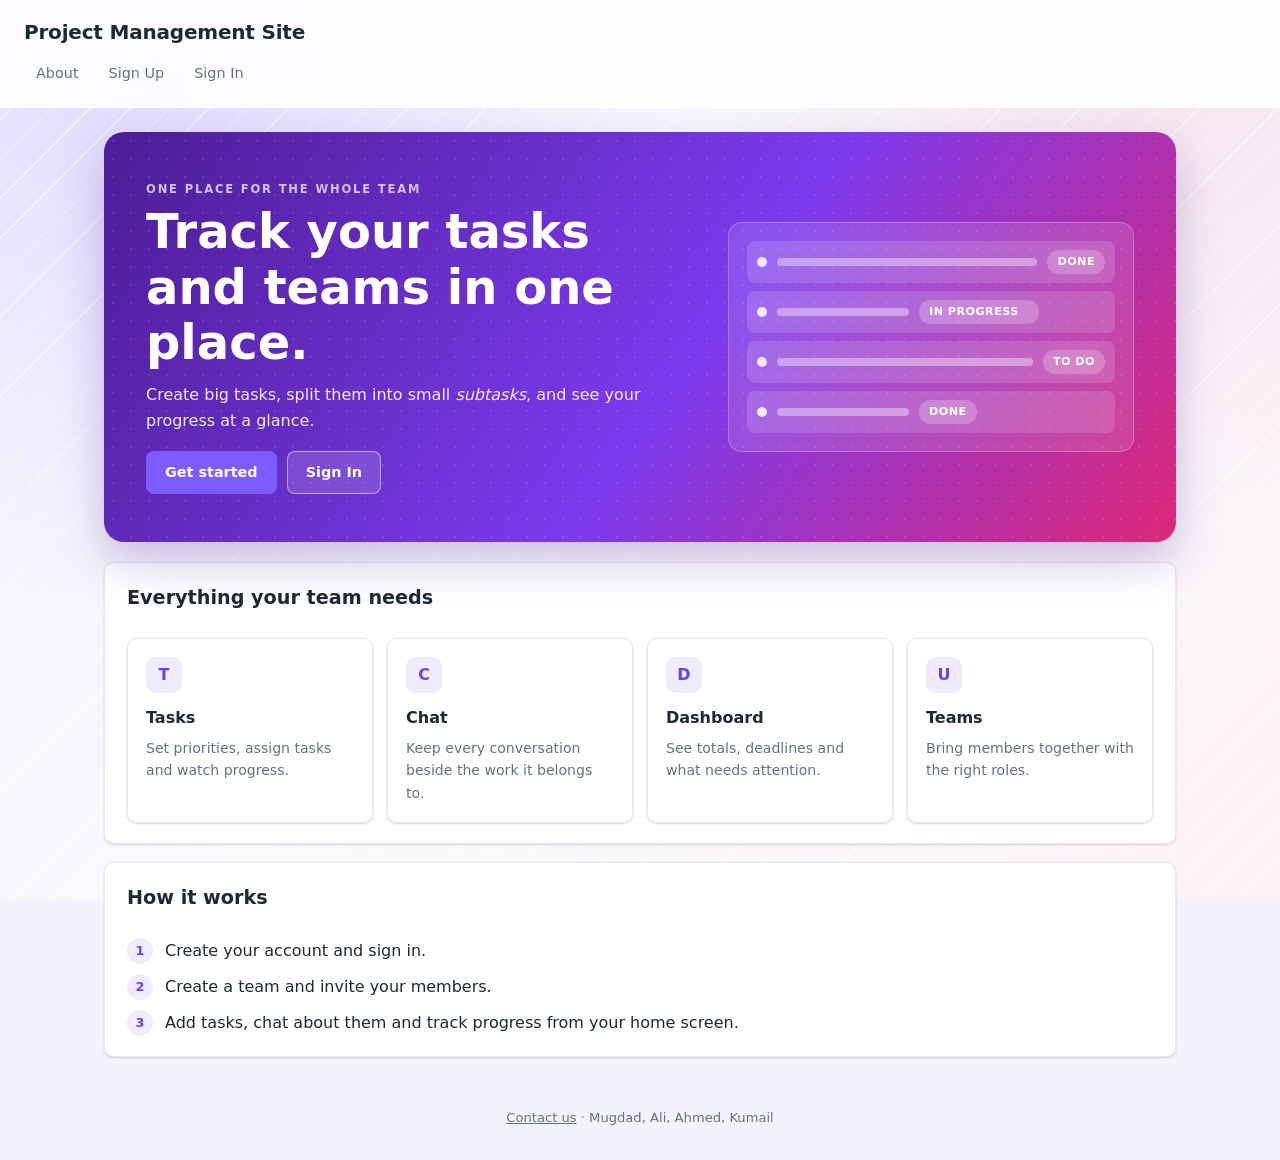
==== commit 8c3a0ff1: "refactor: remove Owner role, keep Admin and Member only" ====
--- a/index.html
+++ b/index.html
@@ -45,7 +45,7 @@
                 <li>
                     <span class="feature-icon">T</span>
                     <strong>Tasks</strong>
-                    <p>Set priorities, assign owners and watch progress.</p>
+                    <p>Set priorities, assign tasks and watch progress.</p>
                 </li>
                 <li>
                     <span class="feature-icon">C</span>
--- a/css/style.css
+++ b/css/style.css
@@ -280,6 +280,19 @@
     margin: 0;
 }
 
+.form-actions {
+    display: flex;
+    flex-wrap: wrap;
+    align-items: center;
+    gap: 8px;
+    margin-top: 18px;
+}
+
+.form-actions input[type="submit"],
+.form-actions .btn {
+    margin: 0;
+}
+
 /* inline validation messages */
 .field-error {
     display: block;
@@ -718,9 +731,222 @@
     letter-spacing: .05em;
 }
 
-.tag.owner {
-    background: #f3e8ff;
-    color: #7e22ce;
+.member-info {
+    display: flex;
+    flex: 1 1 auto;
+    flex-direction: column;
+    min-width: 0;
+    line-height: 1.3;
+}
+
+.member-email {
+    color: var(--muted);
+    font-size: .78rem;
+    overflow-wrap: anywhere;
+}
+
+.member-actions {
+    display: flex;
+    flex: 0 0 auto;
+    flex-wrap: wrap;
+    gap: 6px;
+}
+
+.member-item.is-editing {
+    display: block;
+}
+
+.member-edit-form {
+    display: grid;
+    gap: 2px;
+}
+
+.member-edit-actions,
+.note-edit-actions {
+    display: flex;
+    gap: 8px;
+    margin-top: 10px;
+}
+
+.member-edit-actions button,
+.note-edit-actions button {
+    margin: 0;
+}
+
+.btn-danger {
+    background: var(--danger);
+    color: #fff;
+}
+
+.btn-danger:hover {
+    background: #8f1c13;
+}
+
+/* ---------- task details: meta, priority, notes ---------- */
+
+.task-meta {
+    display: grid;
+    gap: 8px;
+    list-style: none;
+    padding: 0;
+    margin: 0;
+}
+
+.task-meta li {
+    display: flex;
+    align-items: center;
+    justify-content: space-between;
+    gap: 12px;
+    margin: 0;
+    padding: 8px 0;
+    border-bottom: 1px solid var(--border);
+    color: var(--muted);
+}
+
+.task-meta li:last-child {
+    border-bottom: 0;
+}
+
+.task-editors {
+    display: flex;
+    flex-wrap: wrap;
+    gap: 18px;
+    margin-top: 14px;
+    padding-top: 14px;
+    border-top: 1px solid var(--border);
+}
+
+.task-editor {
+    flex: 1 1 190px;
+    max-width: 260px;
+}
+
+.task-editor label {
+    margin-top: 0;
+}
+
+.note-list {
+    list-style: none;
+    padding: 0;
+}
+
+.note-item {
+    display: flex;
+    align-items: flex-start;
+    justify-content: space-between;
+    gap: 12px;
+    padding: 10px 0;
+    border-bottom: 1px solid var(--border);
+}
+
+.note-item:last-child {
+    border-bottom: 0;
+}
+
+.note-text {
+    margin: 0;
+}
+
+.note-actions {
+    display: flex;
+    flex: 0 0 auto;
+    gap: 6px;
+}
+
+.note-actions .btn-small {
+    margin: 0;
+}
+
+.note-edit-form {
+    flex: 1 1 auto;
+}
+
+/* ---------- admin: assign tasks dialog ---------- */
+
+.assign-dialog {
+    width: min(460px, calc(100vw - 32px));
+    padding: 20px 22px;
+    border: 1px solid var(--border);
+    border-radius: 14px;
+    background: var(--surface);
+    color: var(--text);
+    box-shadow: 0 20px 50px rgba(16, 24, 40, .25);
+}
+
+.assign-dialog::backdrop {
+    background: rgba(15, 23, 42, .45);
+}
+
+.assign-dialog .card-head {
+    margin-bottom: 8px;
+}
+
+.dialog-close {
+    width: 30px;
+    height: 30px;
+    padding: 0;
+    margin: 0;
+    border-radius: 8px;
+    background: transparent;
+    color: var(--muted);
+    font-size: 1.3rem;
+    line-height: 1;
+}
+
+.dialog-close:hover {
+    background: #f2f4f7;
+    color: var(--text);
+}
+
+.assign-list {
+    display: grid;
+    gap: 6px;
+    max-height: 260px;
+    padding: 0;
+    margin: 12px 0 4px;
+    overflow: auto;
+    list-style: none;
+}
+
+.assign-list label {
+    display: flex;
+    align-items: center;
+    gap: 10px;
+    margin: 0;
+    padding: 9px 10px;
+    border: 1px solid var(--border);
+    border-radius: 8px;
+    color: var(--text);
+    font-size: .9rem;
+    cursor: pointer;
+}
+
+.assign-list label:hover {
+    border-color: var(--accent);
+    background: var(--accent-soft);
+}
+
+.assign-list input[type="checkbox"] {
+    width: 16px;
+    height: 16px;
+    margin: 0;
+    accent-color: var(--accent);
+}
+
+.assign-list input:checked + span {
+    font-weight: 600;
+}
+
+.assign-dialog .form-actions {
+    margin-top: 14px;
+}
+
+body[data-theme="dark"] .dialog-close:hover {
+    background: #263349;
+}
+
+body[data-theme="dark"] .assign-list label:hover {
+    background: #263349;
 }
 
 [hidden] {
@@ -864,10 +1090,6 @@
     color: #dbeafe;
 }
 
-body[data-theme="dark"] .tag.owner {
-    background: #34264d;
-    color: #e9d5ff;
-}
 
 body[data-theme="dark"] .hero {
     background: linear-gradient(120deg, #2e1065 0%, #6d28d9 55%, #9d174d 100%);
@@ -1117,12 +1339,40 @@
     border-bottom: 0;
 }
 
+.task-card[data-task] {
+    cursor: pointer;
+}
+
+.task-card[data-task]:hover strong,
+.task-card[data-task]:focus-visible strong {
+    color: var(--accent-dark);
+}
+
+.task-card[data-task]:focus-visible {
+    outline: 2px solid var(--accent);
+    outline-offset: 2px;
+    border-radius: 6px;
+}
+
 .task-check {
     flex: 0 0 auto;
     width: 18px;
     height: 18px;
+    padding: 0;
+    margin: 0;
     border: 2px solid var(--border);
     border-radius: 50%;
+    background: transparent;
+    cursor: pointer;
+}
+
+.task-check:hover {
+    border-color: var(--accent);
+}
+
+.task-check:focus-visible {
+    outline: 2px solid var(--accent);
+    outline-offset: 2px;
 }
 
 .task-card.is-complete .task-check {
@@ -1186,6 +1436,109 @@
     font-weight: 600;
 }
 
+/* dashboard: completion pie */
+
+.overview-grid {
+    display: grid;
+    grid-template-columns: minmax(0, 1.35fr) minmax(240px, .75fr);
+    gap: 20px;
+    align-items: stretch;
+    margin-bottom: 18px;
+}
+
+.overview-grid > section {
+    margin-bottom: 0;
+}
+
+.chart-card {
+    display: flex;
+    flex-direction: column;
+}
+
+.pie-wrap {
+    display: flex;
+    align-items: center;
+    flex-wrap: wrap;
+    gap: 22px;
+    margin-top: auto;
+}
+
+.pie {
+    position: relative;
+    flex: 0 0 auto;
+    width: 150px;
+    height: 150px;
+    border-radius: 50%;
+    background: conic-gradient(var(--border) 0deg 360deg);
+}
+
+.pie::after {
+    content: "";
+    position: absolute;
+    inset: 24px;
+    border-radius: 50%;
+    background: var(--surface);
+}
+
+.pie-center {
+    position: absolute;
+    inset: 0;
+    z-index: 1;
+    display: flex;
+    flex-direction: column;
+    align-items: center;
+    justify-content: center;
+    text-align: center;
+}
+
+.pie-center strong {
+    color: var(--text);
+    font-size: 1.6rem;
+    line-height: 1;
+}
+
+.pie-center small {
+    margin-top: 4px;
+    color: var(--muted);
+    font-size: .68rem;
+    text-transform: uppercase;
+    letter-spacing: .08em;
+}
+
+.pie-legend {
+    flex: 1 1 130px;
+    display: grid;
+    gap: 8px;
+    list-style: none;
+    padding: 0;
+    margin: 0;
+}
+
+.pie-legend li {
+    display: flex;
+    align-items: center;
+    gap: 8px;
+    margin: 0;
+    color: var(--muted);
+    font-size: .85rem;
+}
+
+.pie-legend strong {
+    margin-left: auto;
+    color: var(--text);
+}
+
+.legend-dot {
+    flex: 0 0 auto;
+    width: 10px;
+    height: 10px;
+    border-radius: 3px;
+}
+
+.legend-dot.done { background: var(--ok); }
+.legend-dot.progress { background: var(--warn); }
+.legend-dot.todo { background: var(--border); }
+
 /* chat page: members panel beside the room */
 
 .chat-layout {
@@ -1220,21 +1573,31 @@
     margin: 0;
 }
 
-.channel-list a {
+.channel-list a,
+.channel-list button {
     display: block;
+    width: 100%;
+    margin: 0;
     padding: 7px 10px;
+    border: 0;
     border-radius: 8px;
-    color: var(--muted);
+    background: transparent;
+    color: var(--muted);
+    font: inherit;
     font-size: .9rem;
+    text-align: left;
     text-decoration: none;
-}
-
-.channel-list a:hover {
+    cursor: pointer;
+}
+
+.channel-list a:hover,
+.channel-list button:hover {
     background: var(--accent-soft);
     color: var(--accent-dark);
 }
 
-.channel-list a.is-active {
+.channel-list a.is-active,
+.channel-list button.is-active {
     background: var(--accent-soft);
     color: var(--accent-dark);
     font-weight: 600;
@@ -1279,6 +1642,10 @@
     }
 
     .chat-layout {
+        grid-template-columns: 1fr;
+    }
+
+    .overview-grid {
         grid-template-columns: 1fr;
     }
 }
